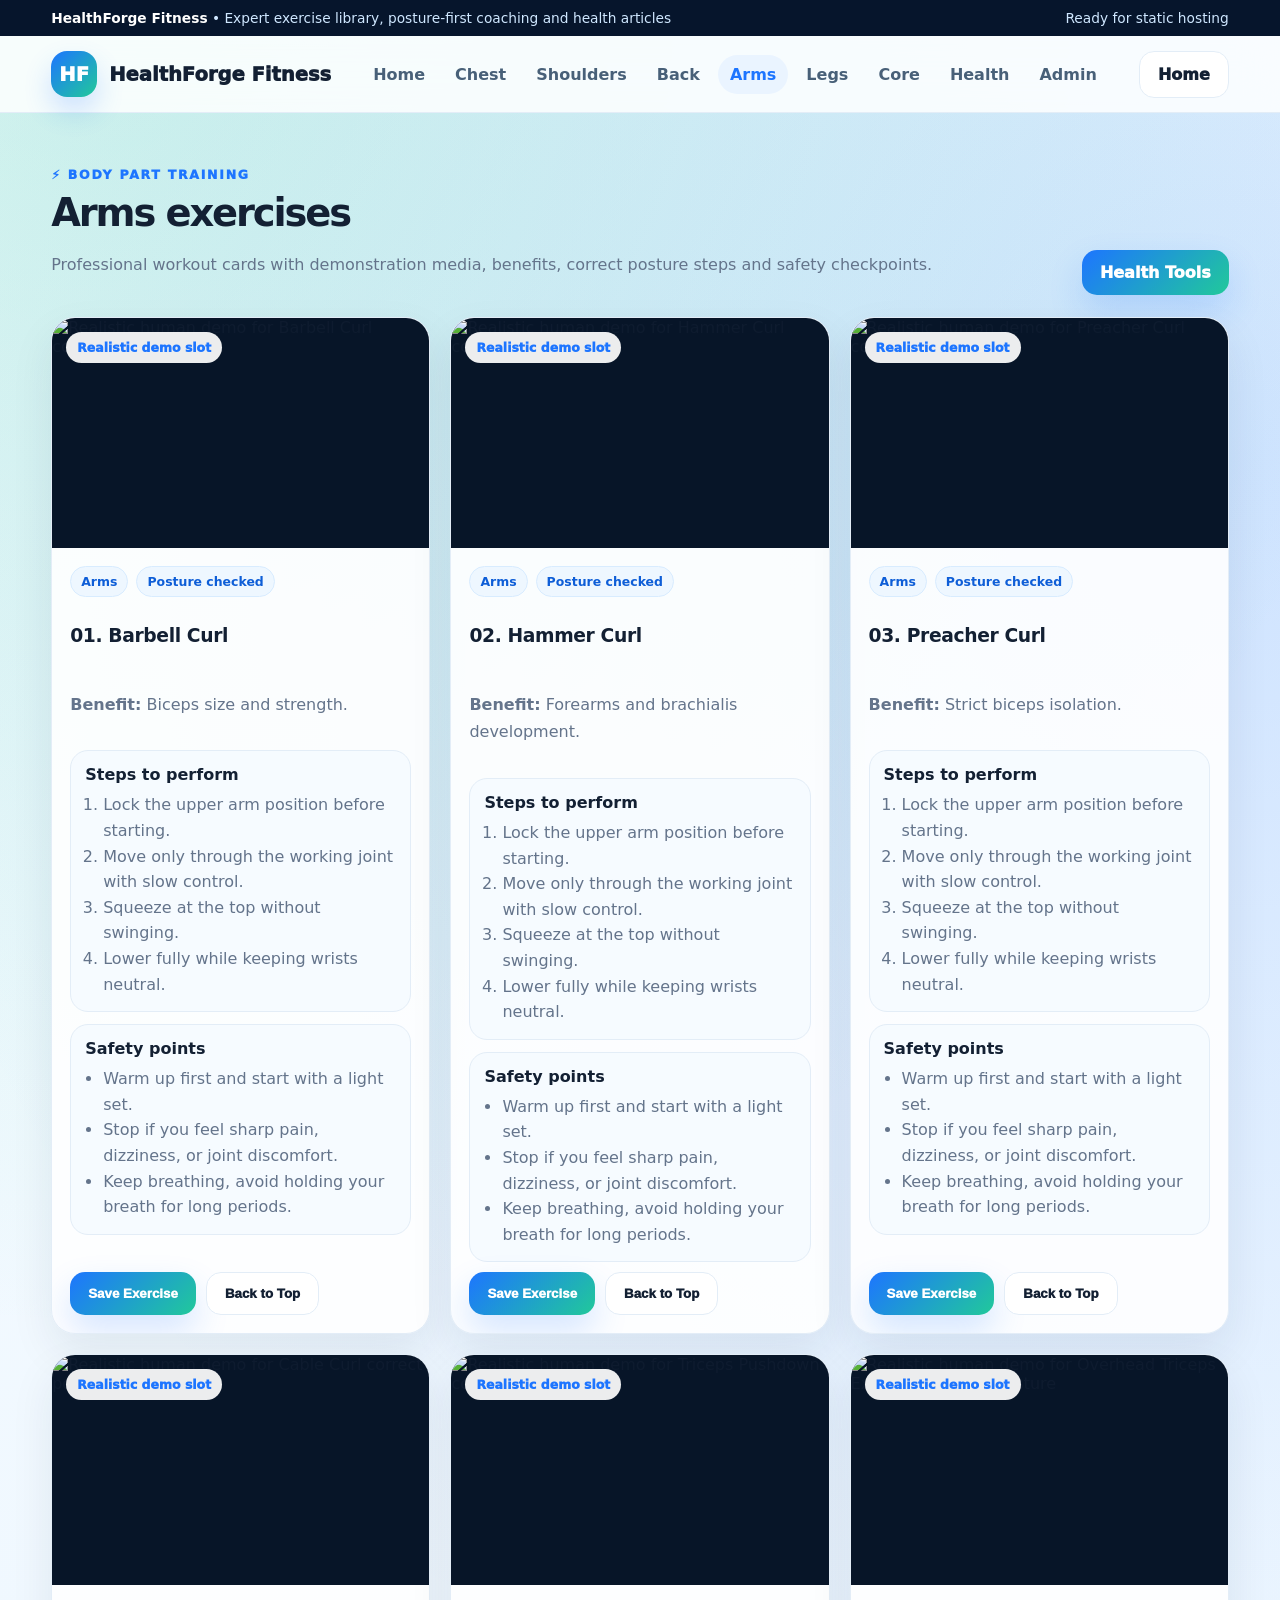
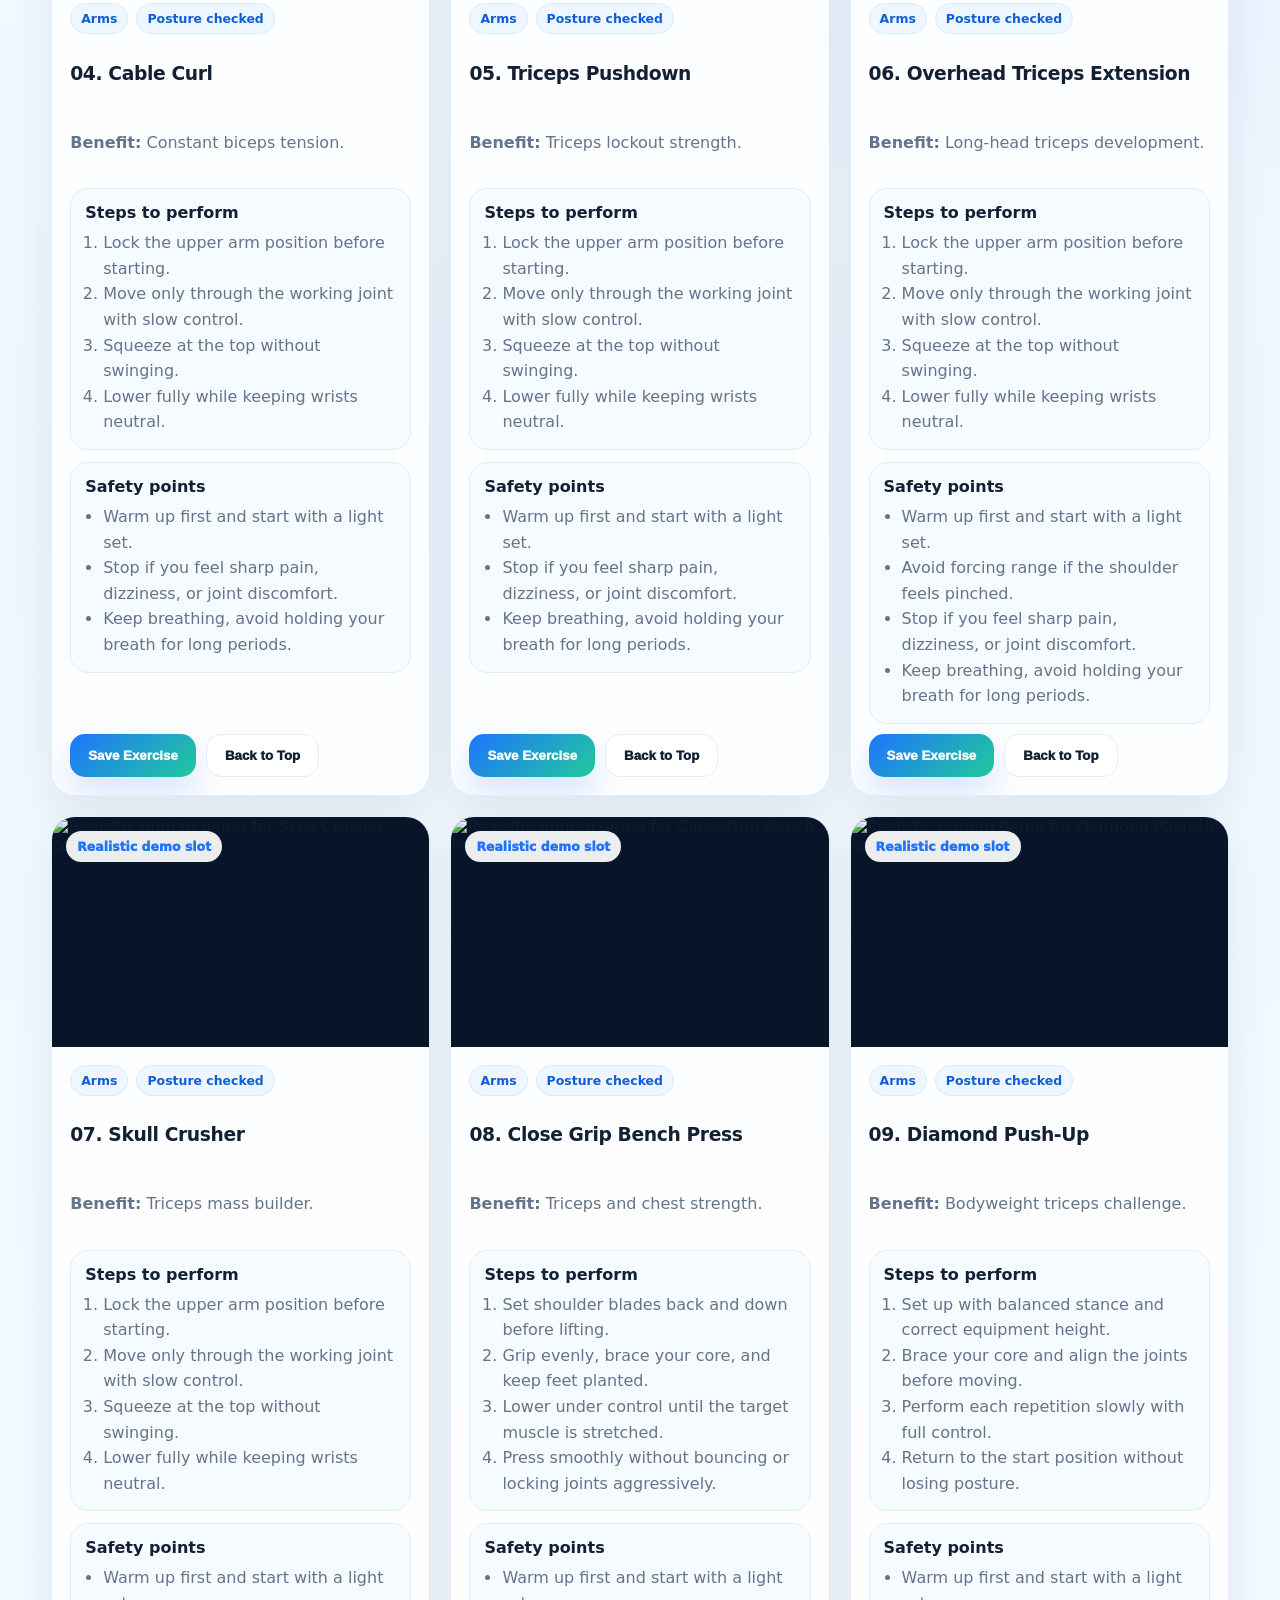
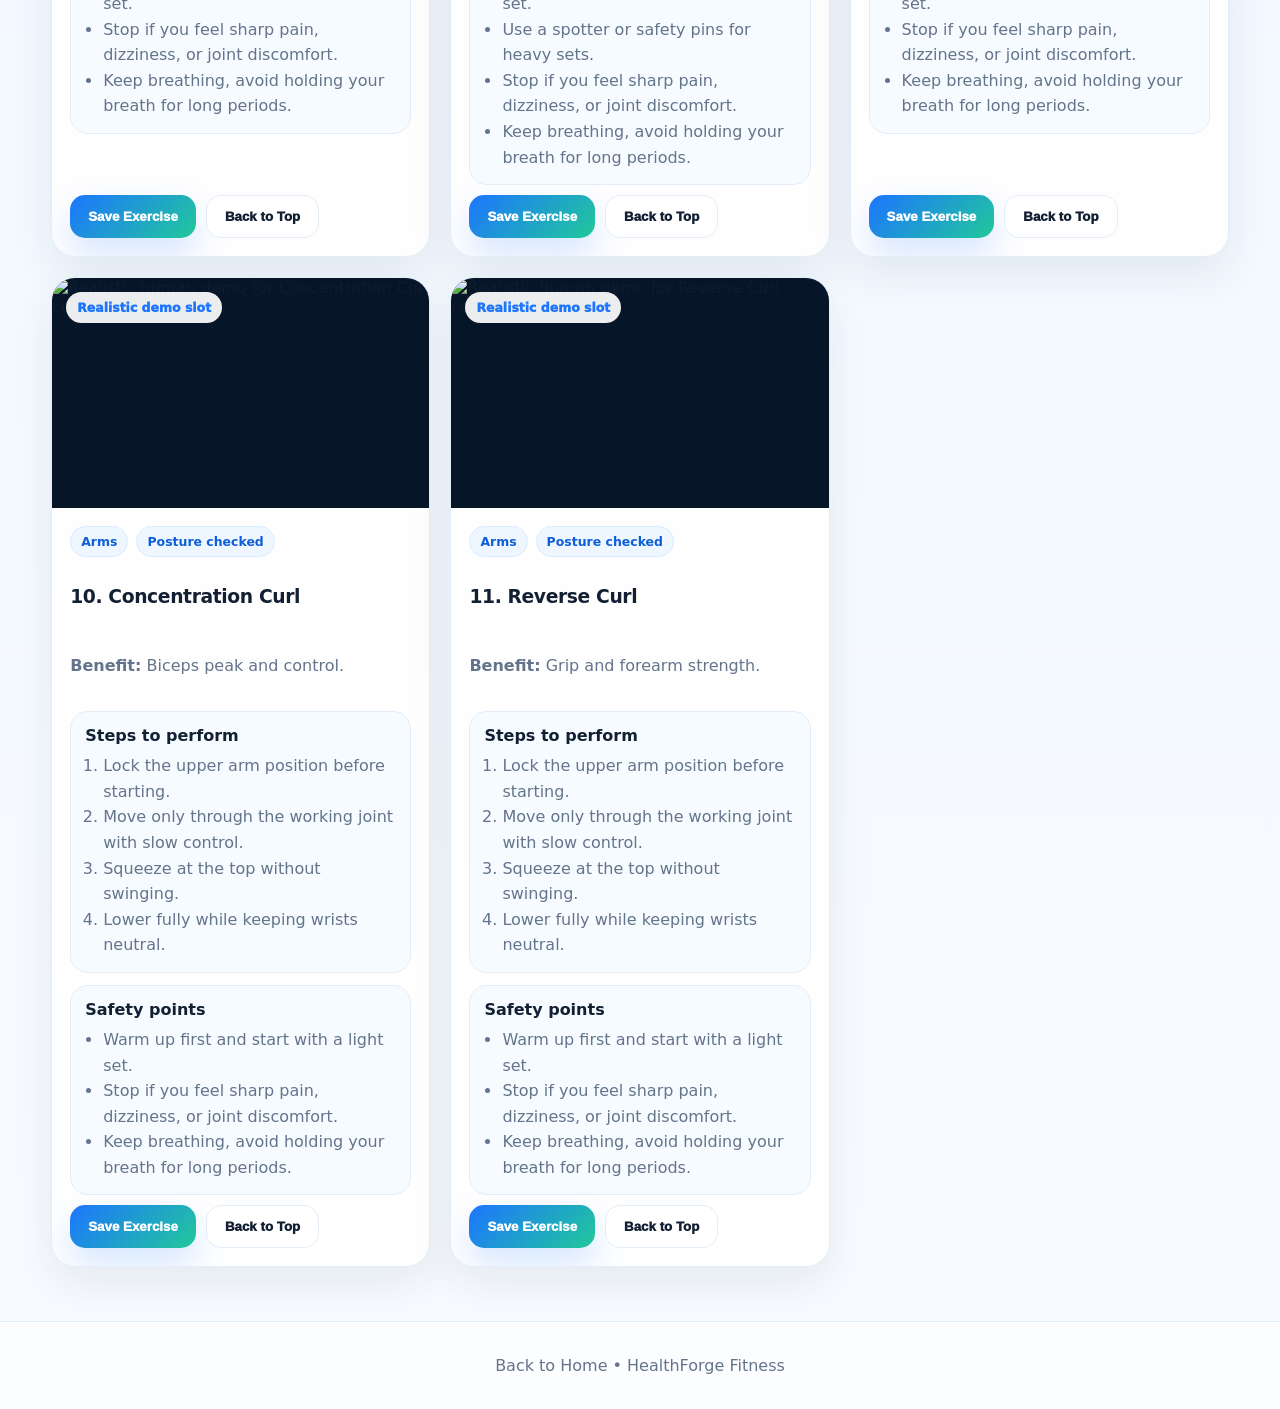
==== arms.html @ 0d2e0c41 "Add files via upload" ====
<!DOCTYPE html><html lang="en"><head><meta charset="UTF-8"><meta name="viewport" content="width=device-width, initial-scale=1.0"><meta name="description" content="Arms exercises with realistic demo slots, correct posture guidance, step-by-step instructions and safety points."><title>Arms Exercises | HealthForge Fitness</title><link rel="stylesheet" href="style.css"></head><body><div class="topbar"><div class="container"><span><b>HealthForge Fitness</b> • Expert exercise library, posture-first coaching and health articles</span><span>Ready for static hosting</span></div></div><header><div class="container"><nav><a class="logo" href="index.html"><span class="mark">HF</span><span>HealthForge Fitness</span></a><div class="navlinks"><a class="" href="index.html">Home</a><a class="" href="chest.html">Chest</a><a class="" href="shoulders.html">Shoulders</a><a class="" href="back.html">Back</a><a class="active" href="arms.html">Arms</a><a class="" href="legs.html">Legs</a><a class="" href="core.html">Core</a><a class="" href="health.html">Health</a><a class="" href="admin.html">Admin</a></div><a class="btn secondary" href="index.html">Home</a></nav></div></header><main><section><div class="container"><div class="section-head"><div><p class="eyebrow">⚡ Body Part Training</p><h2>Arms exercises</h2><p class="muted">Professional workout cards with demonstration media, benefits, correct posture steps and safety checkpoints.</p></div><a class="btn" href="health.html">Health Tools</a></div><div class="exercise-grid"><article class="exercise-card"><div class="media-wrap"><img src="assets/gifs/arms-01-barbell-curl.gif" alt="Realistic human demo for Barbell Curl correct posture"><span class="media-badge">Realistic demo slot</span></div><div class="exercise-info"><div class="chips"><span class="chip">Arms</span><span class="chip">Posture checked</span></div><h3>01. Barbell Curl</h3><p class="muted"><b>Benefit:</b> Biceps size and strength.</p><div class="guide"><div class="guide-box"><b>Steps to perform</b><ol><li>Lock the upper arm position before starting.</li><li>Move only through the working joint with slow control.</li><li>Squeeze at the top without swinging.</li><li>Lower fully while keeping wrists neutral.</li></ol></div><div class="guide-box"><b>Safety points</b><ul><li>Warm up first and start with a light set.</li><li>Stop if you feel sharp pain, dizziness, or joint discomfort.</li><li>Keep breathing, avoid holding your breath for long periods.</li></ul></div></div><div class="exercise-actions"><button onclick="saveExercise('Barbell Curl')">Save Exercise</button><button class="secondary" onclick="window.scrollTo({top:0,behavior:'smooth'})">Back to Top</button></div></div></article><article class="exercise-card"><div class="media-wrap"><img src="assets/gifs/arms-02-hammer-curl.gif" alt="Realistic human demo for Hammer Curl correct posture"><span class="media-badge">Realistic demo slot</span></div><div class="exercise-info"><div class="chips"><span class="chip">Arms</span><span class="chip">Posture checked</span></div><h3>02. Hammer Curl</h3><p class="muted"><b>Benefit:</b> Forearms and brachialis development.</p><div class="guide"><div class="guide-box"><b>Steps to perform</b><ol><li>Lock the upper arm position before starting.</li><li>Move only through the working joint with slow control.</li><li>Squeeze at the top without swinging.</li><li>Lower fully while keeping wrists neutral.</li></ol></div><div class="guide-box"><b>Safety points</b><ul><li>Warm up first and start with a light set.</li><li>Stop if you feel sharp pain, dizziness, or joint discomfort.</li><li>Keep breathing, avoid holding your breath for long periods.</li></ul></div></div><div class="exercise-actions"><button onclick="saveExercise('Hammer Curl')">Save Exercise</button><button class="secondary" onclick="window.scrollTo({top:0,behavior:'smooth'})">Back to Top</button></div></div></article><article class="exercise-card"><div class="media-wrap"><img src="assets/gifs/arms-03-preacher-curl.gif" alt="Realistic human demo for Preacher Curl correct posture"><span class="media-badge">Realistic demo slot</span></div><div class="exercise-info"><div class="chips"><span class="chip">Arms</span><span class="chip">Posture checked</span></div><h3>03. Preacher Curl</h3><p class="muted"><b>Benefit:</b> Strict biceps isolation.</p><div class="guide"><div class="guide-box"><b>Steps to perform</b><ol><li>Lock the upper arm position before starting.</li><li>Move only through the working joint with slow control.</li><li>Squeeze at the top without swinging.</li><li>Lower fully while keeping wrists neutral.</li></ol></div><div class="guide-box"><b>Safety points</b><ul><li>Warm up first and start with a light set.</li><li>Stop if you feel sharp pain, dizziness, or joint discomfort.</li><li>Keep breathing, avoid holding your breath for long periods.</li></ul></div></div><div class="exercise-actions"><button onclick="saveExercise('Preacher Curl')">Save Exercise</button><button class="secondary" onclick="window.scrollTo({top:0,behavior:'smooth'})">Back to Top</button></div></div></article><article class="exercise-card"><div class="media-wrap"><img src="assets/gifs/arms-04-cable-curl.gif" alt="Realistic human demo for Cable Curl correct posture"><span class="media-badge">Realistic demo slot</span></div><div class="exercise-info"><div class="chips"><span class="chip">Arms</span><span class="chip">Posture checked</span></div><h3>04. Cable Curl</h3><p class="muted"><b>Benefit:</b> Constant biceps tension.</p><div class="guide"><div class="guide-box"><b>Steps to perform</b><ol><li>Lock the upper arm position before starting.</li><li>Move only through the working joint with slow control.</li><li>Squeeze at the top without swinging.</li><li>Lower fully while keeping wrists neutral.</li></ol></div><div class="guide-box"><b>Safety points</b><ul><li>Warm up first and start with a light set.</li><li>Stop if you feel sharp pain, dizziness, or joint discomfort.</li><li>Keep breathing, avoid holding your breath for long periods.</li></ul></div></div><div class="exercise-actions"><button onclick="saveExercise('Cable Curl')">Save Exercise</button><button class="secondary" onclick="window.scrollTo({top:0,behavior:'smooth'})">Back to Top</button></div></div></article><article class="exercise-card"><div class="media-wrap"><img src="assets/gifs/arms-05-triceps-pushdown.gif" alt="Realistic human demo for Triceps Pushdown correct posture"><span class="media-badge">Realistic demo slot</span></div><div class="exercise-info"><div class="chips"><span class="chip">Arms</span><span class="chip">Posture checked</span></div><h3>05. Triceps Pushdown</h3><p class="muted"><b>Benefit:</b> Triceps lockout strength.</p><div class="guide"><div class="guide-box"><b>Steps to perform</b><ol><li>Lock the upper arm position before starting.</li><li>Move only through the working joint with slow control.</li><li>Squeeze at the top without swinging.</li><li>Lower fully while keeping wrists neutral.</li></ol></div><div class="guide-box"><b>Safety points</b><ul><li>Warm up first and start with a light set.</li><li>Stop if you feel sharp pain, dizziness, or joint discomfort.</li><li>Keep breathing, avoid holding your breath for long periods.</li></ul></div></div><div class="exercise-actions"><button onclick="saveExercise('Triceps Pushdown')">Save Exercise</button><button class="secondary" onclick="window.scrollTo({top:0,behavior:'smooth'})">Back to Top</button></div></div></article><article class="exercise-card"><div class="media-wrap"><img src="assets/gifs/arms-06-overhead-triceps-extension.gif" alt="Realistic human demo for Overhead Triceps Extension correct posture"><span class="media-badge">Realistic demo slot</span></div><div class="exercise-info"><div class="chips"><span class="chip">Arms</span><span class="chip">Posture checked</span></div><h3>06. Overhead Triceps Extension</h3><p class="muted"><b>Benefit:</b> Long-head triceps development.</p><div class="guide"><div class="guide-box"><b>Steps to perform</b><ol><li>Lock the upper arm position before starting.</li><li>Move only through the working joint with slow control.</li><li>Squeeze at the top without swinging.</li><li>Lower fully while keeping wrists neutral.</li></ol></div><div class="guide-box"><b>Safety points</b><ul><li>Warm up first and start with a light set.</li><li>Avoid forcing range if the shoulder feels pinched.</li><li>Stop if you feel sharp pain, dizziness, or joint discomfort.</li><li>Keep breathing, avoid holding your breath for long periods.</li></ul></div></div><div class="exercise-actions"><button onclick="saveExercise('Overhead Triceps Extension')">Save Exercise</button><button class="secondary" onclick="window.scrollTo({top:0,behavior:'smooth'})">Back to Top</button></div></div></article><article class="exercise-card"><div class="media-wrap"><img src="assets/gifs/arms-07-skull-crusher.gif" alt="Realistic human demo for Skull Crusher correct posture"><span class="media-badge">Realistic demo slot</span></div><div class="exercise-info"><div class="chips"><span class="chip">Arms</span><span class="chip">Posture checked</span></div><h3>07. Skull Crusher</h3><p class="muted"><b>Benefit:</b> Triceps mass builder.</p><div class="guide"><div class="guide-box"><b>Steps to perform</b><ol><li>Lock the upper arm position before starting.</li><li>Move only through the working joint with slow control.</li><li>Squeeze at the top without swinging.</li><li>Lower fully while keeping wrists neutral.</li></ol></div><div class="guide-box"><b>Safety points</b><ul><li>Warm up first and start with a light set.</li><li>Stop if you feel sharp pain, dizziness, or joint discomfort.</li><li>Keep breathing, avoid holding your breath for long periods.</li></ul></div></div><div class="exercise-actions"><button onclick="saveExercise('Skull Crusher')">Save Exercise</button><button class="secondary" onclick="window.scrollTo({top:0,behavior:'smooth'})">Back to Top</button></div></div></article><article class="exercise-card"><div class="media-wrap"><img src="assets/gifs/arms-08-close-grip-bench-press.gif" alt="Realistic human demo for Close Grip Bench Press correct posture"><span class="media-badge">Realistic demo slot</span></div><div class="exercise-info"><div class="chips"><span class="chip">Arms</span><span class="chip">Posture checked</span></div><h3>08. Close Grip Bench Press</h3><p class="muted"><b>Benefit:</b> Triceps and chest strength.</p><div class="guide"><div class="guide-box"><b>Steps to perform</b><ol><li>Set shoulder blades back and down before lifting.</li><li>Grip evenly, brace your core, and keep feet planted.</li><li>Lower under control until the target muscle is stretched.</li><li>Press smoothly without bouncing or locking joints aggressively.</li></ol></div><div class="guide-box"><b>Safety points</b><ul><li>Warm up first and start with a light set.</li><li>Use a spotter or safety pins for heavy sets.</li><li>Stop if you feel sharp pain, dizziness, or joint discomfort.</li><li>Keep breathing, avoid holding your breath for long periods.</li></ul></div></div><div class="exercise-actions"><button onclick="saveExercise('Close Grip Bench Press')">Save Exercise</button><button class="secondary" onclick="window.scrollTo({top:0,behavior:'smooth'})">Back to Top</button></div></div></article><article class="exercise-card"><div class="media-wrap"><img src="assets/gifs/arms-09-diamond-push-up.gif" alt="Realistic human demo for Diamond Push-Up correct posture"><span class="media-badge">Realistic demo slot</span></div><div class="exercise-info"><div class="chips"><span class="chip">Arms</span><span class="chip">Posture checked</span></div><h3>09. Diamond Push-Up</h3><p class="muted"><b>Benefit:</b> Bodyweight triceps challenge.</p><div class="guide"><div class="guide-box"><b>Steps to perform</b><ol><li>Set up with balanced stance and correct equipment height.</li><li>Brace your core and align the joints before moving.</li><li>Perform each repetition slowly with full control.</li><li>Return to the start position without losing posture.</li></ol></div><div class="guide-box"><b>Safety points</b><ul><li>Warm up first and start with a light set.</li><li>Stop if you feel sharp pain, dizziness, or joint discomfort.</li><li>Keep breathing, avoid holding your breath for long periods.</li></ul></div></div><div class="exercise-actions"><button onclick="saveExercise('Diamond Push-Up')">Save Exercise</button><button class="secondary" onclick="window.scrollTo({top:0,behavior:'smooth'})">Back to Top</button></div></div></article><article class="exercise-card"><div class="media-wrap"><img src="assets/gifs/arms-10-concentration-curl.gif" alt="Realistic human demo for Concentration Curl correct posture"><span class="media-badge">Realistic demo slot</span></div><div class="exercise-info"><div class="chips"><span class="chip">Arms</span><span class="chip">Posture checked</span></div><h3>10. Concentration Curl</h3><p class="muted"><b>Benefit:</b> Biceps peak and control.</p><div class="guide"><div class="guide-box"><b>Steps to perform</b><ol><li>Lock the upper arm position before starting.</li><li>Move only through the working joint with slow control.</li><li>Squeeze at the top without swinging.</li><li>Lower fully while keeping wrists neutral.</li></ol></div><div class="guide-box"><b>Safety points</b><ul><li>Warm up first and start with a light set.</li><li>Stop if you feel sharp pain, dizziness, or joint discomfort.</li><li>Keep breathing, avoid holding your breath for long periods.</li></ul></div></div><div class="exercise-actions"><button onclick="saveExercise('Concentration Curl')">Save Exercise</button><button class="secondary" onclick="window.scrollTo({top:0,behavior:'smooth'})">Back to Top</button></div></div></article><article class="exercise-card"><div class="media-wrap"><img src="assets/gifs/arms-11-reverse-curl.gif" alt="Realistic human demo for Reverse Curl correct posture"><span class="media-badge">Realistic demo slot</span></div><div class="exercise-info"><div class="chips"><span class="chip">Arms</span><span class="chip">Posture checked</span></div><h3>11. Reverse Curl</h3><p class="muted"><b>Benefit:</b> Grip and forearm strength.</p><div class="guide"><div class="guide-box"><b>Steps to perform</b><ol><li>Lock the upper arm position before starting.</li><li>Move only through the working joint with slow control.</li><li>Squeeze at the top without swinging.</li><li>Lower fully while keeping wrists neutral.</li></ol></div><div class="guide-box"><b>Safety points</b><ul><li>Warm up first and start with a light set.</li><li>Stop if you feel sharp pain, dizziness, or joint discomfort.</li><li>Keep breathing, avoid holding your breath for long periods.</li></ul></div></div><div class="exercise-actions"><button onclick="saveExercise('Reverse Curl')">Save Exercise</button><button class="secondary" onclick="window.scrollTo({top:0,behavior:'smooth'})">Back to Top</button></div></div></article></div></div></section></main><footer><div class="container"><a href="index.html">Back to Home</a> • HealthForge Fitness</div></footer><script src="site.js"></script></body></html>
---- style.css ----
:root{--bg:#f6fbff;--panel:#ffffff;--ink:#132033;--muted:#64748b;--line:#e3edf7;--blue:#1d75ff;--mint:#21c99a;--navy:#09182f;--amber:#ffb020;--danger:#ef4444;--shadow:0 24px 70px rgba(15,35,70,.12);--radius:24px}*{box-sizing:border-box}html{scroll-behavior:smooth}body{margin:0;font-family:Inter,ui-sans-serif,system-ui,-apple-system,Segoe UI,Roboto,Arial,sans-serif;color:var(--ink);background:radial-gradient(circle at 8% 0%,rgba(33,201,154,.20),transparent 28%),radial-gradient(circle at 96% 10%,rgba(29,117,255,.18),transparent 32%),linear-gradient(180deg,#f7fcff 0%,#eef7ff 45%,#f8fbff 100%)}a{text-decoration:none;color:inherit}.container{width:min(1240px,92%);margin:auto}.topbar{background:#06152c;color:#cfe7ff;font-size:.86rem}.topbar .container{height:36px;display:flex;justify-content:space-between;align-items:center;gap:14px}.topbar b{color:#fff}header{position:sticky;top:0;z-index:50;background:rgba(255,255,255,.84);backdrop-filter:blur(18px);border-bottom:1px solid var(--line)}nav{height:76px;display:flex;align-items:center;justify-content:space-between;gap:18px}.logo{display:flex;align-items:center;gap:12px;font-weight:950;font-size:1.22rem}.mark{width:46px;height:46px;border-radius:16px;display:grid;place-items:center;background:linear-gradient(135deg,var(--blue),var(--mint));color:#fff;box-shadow:0 14px 28px rgba(29,117,255,.20)}.navlinks{display:flex;gap:6px;align-items:center;flex-wrap:wrap}.navlinks a{padding:10px 12px;border-radius:999px;color:#486078;font-weight:850}.navlinks a:hover,.navlinks a.active{background:#eaf4ff;color:var(--blue)}.btn,button{border:0;cursor:pointer;border-radius:15px;padding:13px 18px;color:white;font-weight:950;background:linear-gradient(135deg,var(--blue),var(--mint));box-shadow:0 16px 34px rgba(29,117,255,.18)}.btn.secondary,.secondary{background:#fff!important;color:var(--ink)!important;border:1px solid var(--line)!important;box-shadow:none!important}.hero{padding:76px 0 38px;display:grid;grid-template-columns:1.05fr .95fr;gap:36px;align-items:center}.pill{display:inline-flex;gap:8px;align-items:center;padding:9px 14px;border-radius:999px;background:#fff;border:1px solid var(--line);box-shadow:0 10px 26px rgba(15,35,70,.06);color:#0e5ed7;font-weight:950}.eyebrow{color:var(--blue);font-weight:950;text-transform:uppercase;letter-spacing:.14em;font-size:.78rem;margin:0 0 8px}h1{font-size:clamp(2.6rem,5.6vw,5.4rem);line-height:.94;letter-spacing:-.075em;margin:20px 0 18px}h2{font-size:clamp(1.85rem,3vw,3.05rem);letter-spacing:-.055em;margin:0}h3{letter-spacing:-.02em}.grad{background:linear-gradient(90deg,var(--navy),var(--blue),var(--mint));-webkit-background-clip:text;color:transparent}.lead,.muted{color:var(--muted);line-height:1.72}.lead{font-size:1.12rem;max-width:720px}.cta{display:flex;gap:14px;flex-wrap:wrap;margin-top:26px}.hero-panel{min-height:470px;border-radius:38px;position:relative;overflow:hidden;padding:24px;background:linear-gradient(145deg,#fff,rgba(255,255,255,.68));border:1px solid var(--line);box-shadow:var(--shadow)}.hero-photo{position:absolute;inset:18px;border-radius:30px;background:linear-gradient(135deg,rgba(9,24,47,.92),rgba(29,117,255,.72)),url('assets/gifs/chest-01-barbell-bench-press.gif') center/cover no-repeat;overflow:hidden}.hero-photo:after{content:'Correct posture. Clear coaching. Safer reps.';position:absolute;left:22px;right:22px;bottom:22px;padding:18px;border-radius:22px;background:rgba(255,255,255,.92);font-weight:950;color:var(--navy);box-shadow:0 20px 46px rgba(0,0,0,.15)}.float{position:absolute;padding:12px 14px;border-radius:18px;background:#fff;border:1px solid var(--line);font-weight:950;box-shadow:var(--shadow)}.f1{left:8px;top:72px}.f2{right:8px;top:126px}.f3{left:28px;bottom:92px}.f4{right:30px;bottom:58px}section{padding:54px 0}.section-head{display:flex;justify-content:space-between;align-items:end;gap:22px;margin-bottom:22px}.feature-grid,.page-grid{display:grid;grid-template-columns:repeat(3,1fr);gap:18px}.feature,.exercise-card,.health-card,.admin-card,.blog-card{background:rgba(255,255,255,.9);border:1px solid var(--line);border-radius:var(--radius);box-shadow:0 18px 44px rgba(15,35,70,.08)}.feature{padding:22px}.feature-icon{font-size:2.1rem}.page-card{overflow:hidden}.page-art{height:180px;display:grid;place-items:center;font-size:4rem;background:linear-gradient(135deg,var(--accent),#dff3ff)}.page-card .body{padding:22px}.exercise-grid{display:grid;grid-template-columns:repeat(3,1fr);gap:20px}.exercise-card{overflow:hidden;display:flex;flex-direction:column}.media-wrap{position:relative;background:#071528}.exercise-card img{width:100%;height:230px;object-fit:cover;display:block;filter:saturate(.98) contrast(1.05)}.media-badge{position:absolute;left:14px;top:14px;padding:8px 11px;border-radius:999px;background:rgba(255,255,255,.92);font-size:.78rem;font-weight:950;color:var(--blue)}.exercise-info{padding:18px;display:flex;flex-direction:column;gap:10px;flex:1}.chips{display:flex;gap:8px;flex-wrap:wrap}.chip{font-size:.78rem;font-weight:900;background:#eef7ff;color:#0e5ed7;border:1px solid #d8ecff;padding:7px 10px;border-radius:999px}.guide{display:grid;gap:12px;margin-top:6px}.guide-box{padding:14px;border-radius:18px;background:#f6fbff;border:1px solid var(--line)}.guide-box b{display:block;margin-bottom:8px}.guide-box ol,.guide-box ul{margin:0;padding-left:18px;color:var(--muted);line-height:1.6}.exercise-actions{margin-top:auto;display:flex;gap:10px;flex-wrap:wrap}.saved{background:#ecfdf5!important;color:#047857!important;border:1px solid #bbf7d0!important;box-shadow:none!important}input,select,textarea{width:100%;padding:14px 15px;border-radius:15px;background:#fff;border:1px solid var(--line);color:var(--ink);outline:none;margin:8px 0 12px;font:inherit}textarea{min-height:130px;resize:vertical}label{font-weight:900;color:#213246}.result{margin-top:12px;white-space:pre-wrap;line-height:1.65;padding:15px;border-radius:17px;background:#f2fbf8;border:1px solid #cff4e8}.health-card,.admin-card{padding:22px}.blog-grid{display:grid;grid-template-columns:repeat(3,1fr);gap:18px}.blog-card{padding:20px}.blog-card .tag{display:inline-flex;padding:7px 10px;border-radius:999px;background:#eaf4ff;color:var(--blue);font-weight:950;font-size:.78rem}.admin-layout{display:grid;grid-template-columns:.95fr 1.05fr;gap:20px}.notice{padding:15px 17px;border-radius:18px;background:#fff7ed;border:1px solid #fed7aa;color:#9a3412;line-height:1.55}.table-list{display:grid;gap:12px}.post-row{padding:14px;border:1px solid var(--line);border-radius:16px;background:#fff;display:flex;justify-content:space-between;gap:12px}.danger{background:#fff!important;color:var(--danger)!important;border:1px solid #fecaca!important;box-shadow:none!important}footer{border-top:1px solid var(--line);padding:34px 0;text-align:center;color:var(--muted);background:rgba(255,255,255,.6)}@media(max-width:1050px){.hero,.admin-layout{grid-template-columns:1fr}.exercise-grid,.feature-grid,.page-grid,.blog-grid{grid-template-columns:repeat(2,1fr)}.navlinks{display:none}}@media(max-width:680px){.exercise-grid,.feature-grid,.page-grid,.blog-grid{grid-template-columns:1fr}.topbar .container{height:auto;padding:9px 0;display:block}nav{height:68px}.hero-panel{min-height:420px}.exercise-card img{height:210px}}
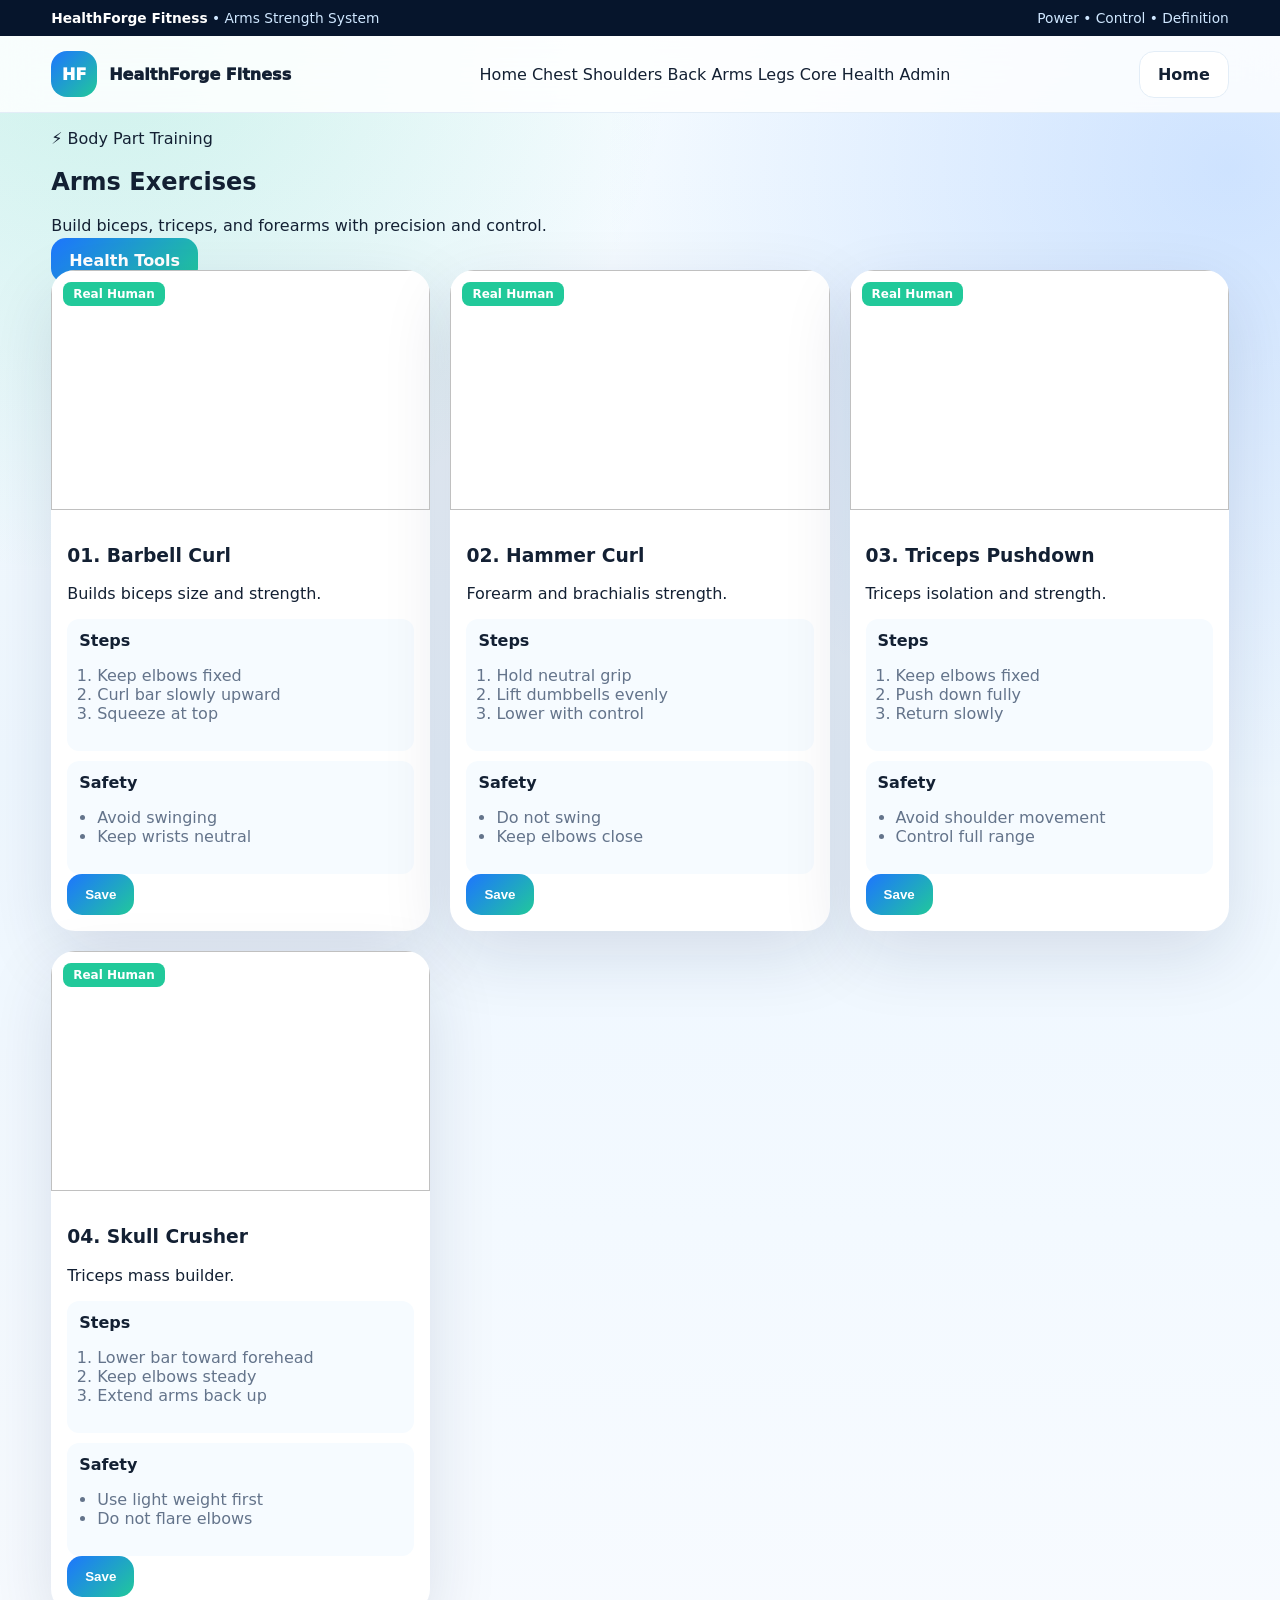
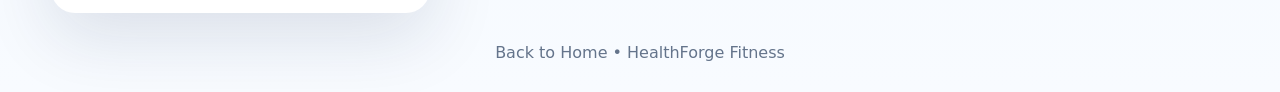
==== commit 1b89843e: "Revise arms.html for better exercise guidance Updated arms.html to enhance content and structure for" ====
--- a/arms.html
+++ b/arms.html
@@ -1 +1,213 @@
-<!DOCTYPE html><html lang="en"><head><meta charset="UTF-8"><meta name="viewport" content="width=device-width, initial-scale=1.0"><meta name="description" content="Arms exercises with realistic demo slots, correct posture guidance, step-by-step instructions and safety points."><title>Arms Exercises | HealthForge Fitness</title><link rel="stylesheet" href="style.css"></head><body><div class="topbar"><div class="container"><span><b>HealthForge Fitness</b> • Expert exercise library, posture-first coaching and health articles</span><span>Ready for static hosting</span></div></div><header><div class="container"><nav><a class="logo" href="index.html"><span class="mark">HF</span><span>HealthForge Fitness</span></a><div class="navlinks"><a class="" href="index.html">Home</a><a class="" href="chest.html">Chest</a><a class="" href="shoulders.html">Shoulders</a><a class="" href="back.html">Back</a><a class="active" href="arms.html">Arms</a><a class="" href="legs.html">Legs</a><a class="" href="core.html">Core</a><a class="" href="health.html">Health</a><a class="" href="admin.html">Admin</a></div><a class="btn secondary" href="index.html">Home</a></nav></div></header><main><section><div class="container"><div class="section-head"><div><p class="eyebrow">⚡ Body Part Training</p><h2>Arms exercises</h2><p class="muted">Professional workout cards with demonstration media, benefits, correct posture steps and safety checkpoints.</p></div><a class="btn" href="health.html">Health Tools</a></div><div class="exercise-grid"><article class="exercise-card"><div class="media-wrap"><img src="assets/gifs/arms-01-barbell-curl.gif" alt="Realistic human demo for Barbell Curl correct posture"><span class="media-badge">Realistic demo slot</span></div><div class="exercise-info"><div class="chips"><span class="chip">Arms</span><span class="chip">Posture checked</span></div><h3>01. Barbell Curl</h3><p class="muted"><b>Benefit:</b> Biceps size and strength.</p><div class="guide"><div class="guide-box"><b>Steps to perform</b><ol><li>Lock the upper arm position before starting.</li><li>Move only through the working joint with slow control.</li><li>Squeeze at the top without swinging.</li><li>Lower fully while keeping wrists neutral.</li></ol></div><div class="guide-box"><b>Safety points</b><ul><li>Warm up first and start with a light set.</li><li>Stop if you feel sharp pain, dizziness, or joint discomfort.</li><li>Keep breathing, avoid holding your breath for long periods.</li></ul></div></div><div class="exercise-actions"><button onclick="saveExercise('Barbell Curl')">Save Exercise</button><button class="secondary" onclick="window.scrollTo({top:0,behavior:'smooth'})">Back to Top</button></div></div></article><article class="exercise-card"><div class="media-wrap"><img src="assets/gifs/arms-02-hammer-curl.gif" alt="Realistic human demo for Hammer Curl correct posture"><span class="media-badge">Realistic demo slot</span></div><div class="exercise-info"><div class="chips"><span class="chip">Arms</span><span class="chip">Posture checked</span></div><h3>02. Hammer Curl</h3><p class="muted"><b>Benefit:</b> Forearms and brachialis development.</p><div class="guide"><div class="guide-box"><b>Steps to perform</b><ol><li>Lock the upper arm position before starting.</li><li>Move only through the working joint with slow control.</li><li>Squeeze at the top without swinging.</li><li>Lower fully while keeping wrists neutral.</li></ol></div><div class="guide-box"><b>Safety points</b><ul><li>Warm up first and start with a light set.</li><li>Stop if you feel sharp pain, dizziness, or joint discomfort.</li><li>Keep breathing, avoid holding your breath for long periods.</li></ul></div></div><div class="exercise-actions"><button onclick="saveExercise('Hammer Curl')">Save Exercise</button><button class="secondary" onclick="window.scrollTo({top:0,behavior:'smooth'})">Back to Top</button></div></div></article><article class="exercise-card"><div class="media-wrap"><img src="assets/gifs/arms-03-preacher-curl.gif" alt="Realistic human demo for Preacher Curl correct posture"><span class="media-badge">Realistic demo slot</span></div><div class="exercise-info"><div class="chips"><span class="chip">Arms</span><span class="chip">Posture checked</span></div><h3>03. Preacher Curl</h3><p class="muted"><b>Benefit:</b> Strict biceps isolation.</p><div class="guide"><div class="guide-box"><b>Steps to perform</b><ol><li>Lock the upper arm position before starting.</li><li>Move only through the working joint with slow control.</li><li>Squeeze at the top without swinging.</li><li>Lower fully while keeping wrists neutral.</li></ol></div><div class="guide-box"><b>Safety points</b><ul><li>Warm up first and start with a light set.</li><li>Stop if you feel sharp pain, dizziness, or joint discomfort.</li><li>Keep breathing, avoid holding your breath for long periods.</li></ul></div></div><div class="exercise-actions"><button onclick="saveExercise('Preacher Curl')">Save Exercise</button><button class="secondary" onclick="window.scrollTo({top:0,behavior:'smooth'})">Back to Top</button></div></div></article><article class="exercise-card"><div class="media-wrap"><img src="assets/gifs/arms-04-cable-curl.gif" alt="Realistic human demo for Cable Curl correct posture"><span class="media-badge">Realistic demo slot</span></div><div class="exercise-info"><div class="chips"><span class="chip">Arms</span><span class="chip">Posture checked</span></div><h3>04. Cable Curl</h3><p class="muted"><b>Benefit:</b> Constant biceps tension.</p><div class="guide"><div class="guide-box"><b>Steps to perform</b><ol><li>Lock the upper arm position before starting.</li><li>Move only through the working joint with slow control.</li><li>Squeeze at the top without swinging.</li><li>Lower fully while keeping wrists neutral.</li></ol></div><div class="guide-box"><b>Safety points</b><ul><li>Warm up first and start with a light set.</li><li>Stop if you feel sharp pain, dizziness, or joint discomfort.</li><li>Keep breathing, avoid holding your breath for long periods.</li></ul></div></div><div class="exercise-actions"><button onclick="saveExercise('Cable Curl')">Save Exercise</button><button class="secondary" onclick="window.scrollTo({top:0,behavior:'smooth'})">Back to Top</button></div></div></article><article class="exercise-card"><div class="media-wrap"><img src="assets/gifs/arms-05-triceps-pushdown.gif" alt="Realistic human demo for Triceps Pushdown correct posture"><span class="media-badge">Realistic demo slot</span></div><div class="exercise-info"><div class="chips"><span class="chip">Arms</span><span class="chip">Posture checked</span></div><h3>05. Triceps Pushdown</h3><p class="muted"><b>Benefit:</b> Triceps lockout strength.</p><div class="guide"><div class="guide-box"><b>Steps to perform</b><ol><li>Lock the upper arm position before starting.</li><li>Move only through the working joint with slow control.</li><li>Squeeze at the top without swinging.</li><li>Lower fully while keeping wrists neutral.</li></ol></div><div class="guide-box"><b>Safety points</b><ul><li>Warm up first and start with a light set.</li><li>Stop if you feel sharp pain, dizziness, or joint discomfort.</li><li>Keep breathing, avoid holding your breath for long periods.</li></ul></div></div><div class="exercise-actions"><button onclick="saveExercise('Triceps Pushdown')">Save Exercise</button><button class="secondary" onclick="window.scrollTo({top:0,behavior:'smooth'})">Back to Top</button></div></div></article><article class="exercise-card"><div class="media-wrap"><img src="assets/gifs/arms-06-overhead-triceps-extension.gif" alt="Realistic human demo for Overhead Triceps Extension correct posture"><span class="media-badge">Realistic demo slot</span></div><div class="exercise-info"><div class="chips"><span class="chip">Arms</span><span class="chip">Posture checked</span></div><h3>06. Overhead Triceps Extension</h3><p class="muted"><b>Benefit:</b> Long-head triceps development.</p><div class="guide"><div class="guide-box"><b>Steps to perform</b><ol><li>Lock the upper arm position before starting.</li><li>Move only through the working joint with slow control.</li><li>Squeeze at the top without swinging.</li><li>Lower fully while keeping wrists neutral.</li></ol></div><div class="guide-box"><b>Safety points</b><ul><li>Warm up first and start with a light set.</li><li>Avoid forcing range if the shoulder feels pinched.</li><li>Stop if you feel sharp pain, dizziness, or joint discomfort.</li><li>Keep breathing, avoid holding your breath for long periods.</li></ul></div></div><div class="exercise-actions"><button onclick="saveExercise('Overhead Triceps Extension')">Save Exercise</button><button class="secondary" onclick="window.scrollTo({top:0,behavior:'smooth'})">Back to Top</button></div></div></article><article class="exercise-card"><div class="media-wrap"><img src="assets/gifs/arms-07-skull-crusher.gif" alt="Realistic human demo for Skull Crusher correct posture"><span class="media-badge">Realistic demo slot</span></div><div class="exercise-info"><div class="chips"><span class="chip">Arms</span><span class="chip">Posture checked</span></div><h3>07. Skull Crusher</h3><p class="muted"><b>Benefit:</b> Triceps mass builder.</p><div class="guide"><div class="guide-box"><b>Steps to perform</b><ol><li>Lock the upper arm position before starting.</li><li>Move only through the working joint with slow control.</li><li>Squeeze at the top without swinging.</li><li>Lower fully while keeping wrists neutral.</li></ol></div><div class="guide-box"><b>Safety points</b><ul><li>Warm up first and start with a light set.</li><li>Stop if you feel sharp pain, dizziness, or joint discomfort.</li><li>Keep breathing, avoid holding your breath for long periods.</li></ul></div></div><div class="exercise-actions"><button onclick="saveExercise('Skull Crusher')">Save Exercise</button><button class="secondary" onclick="window.scrollTo({top:0,behavior:'smooth'})">Back to Top</button></div></div></article><article class="exercise-card"><div class="media-wrap"><img src="assets/gifs/arms-08-close-grip-bench-press.gif" alt="Realistic human demo for Close Grip Bench Press correct posture"><span class="media-badge">Realistic demo slot</span></div><div class="exercise-info"><div class="chips"><span class="chip">Arms</span><span class="chip">Posture checked</span></div><h3>08. Close Grip Bench Press</h3><p class="muted"><b>Benefit:</b> Triceps and chest strength.</p><div class="guide"><div class="guide-box"><b>Steps to perform</b><ol><li>Set shoulder blades back and down before lifting.</li><li>Grip evenly, brace your core, and keep feet planted.</li><li>Lower under control until the target muscle is stretched.</li><li>Press smoothly without bouncing or locking joints aggressively.</li></ol></div><div class="guide-box"><b>Safety points</b><ul><li>Warm up first and start with a light set.</li><li>Use a spotter or safety pins for heavy sets.</li><li>Stop if you feel sharp pain, dizziness, or joint discomfort.</li><li>Keep breathing, avoid holding your breath for long periods.</li></ul></div></div><div class="exercise-actions"><button onclick="saveExercise('Close Grip Bench Press')">Save Exercise</button><button class="secondary" onclick="window.scrollTo({top:0,behavior:'smooth'})">Back to Top</button></div></div></article><article class="exercise-card"><div class="media-wrap"><img src="assets/gifs/arms-09-diamond-push-up.gif" alt="Realistic human demo for Diamond Push-Up correct posture"><span class="media-badge">Realistic demo slot</span></div><div class="exercise-info"><div class="chips"><span class="chip">Arms</span><span class="chip">Posture checked</span></div><h3>09. Diamond Push-Up</h3><p class="muted"><b>Benefit:</b> Bodyweight triceps challenge.</p><div class="guide"><div class="guide-box"><b>Steps to perform</b><ol><li>Set up with balanced stance and correct equipment height.</li><li>Brace your core and align the joints before moving.</li><li>Perform each repetition slowly with full control.</li><li>Return to the start position without losing posture.</li></ol></div><div class="guide-box"><b>Safety points</b><ul><li>Warm up first and start with a light set.</li><li>Stop if you feel sharp pain, dizziness, or joint discomfort.</li><li>Keep breathing, avoid holding your breath for long periods.</li></ul></div></div><div class="exercise-actions"><button onclick="saveExercise('Diamond Push-Up')">Save Exercise</button><button class="secondary" onclick="window.scrollTo({top:0,behavior:'smooth'})">Back to Top</button></div></div></article><article class="exercise-card"><div class="media-wrap"><img src="assets/gifs/arms-10-concentration-curl.gif" alt="Realistic human demo for Concentration Curl correct posture"><span class="media-badge">Realistic demo slot</span></div><div class="exercise-info"><div class="chips"><span class="chip">Arms</span><span class="chip">Posture checked</span></div><h3>10. Concentration Curl</h3><p class="muted"><b>Benefit:</b> Biceps peak and control.</p><div class="guide"><div class="guide-box"><b>Steps to perform</b><ol><li>Lock the upper arm position before starting.</li><li>Move only through the working joint with slow control.</li><li>Squeeze at the top without swinging.</li><li>Lower fully while keeping wrists neutral.</li></ol></div><div class="guide-box"><b>Safety points</b><ul><li>Warm up first and start with a light set.</li><li>Stop if you feel sharp pain, dizziness, or joint discomfort.</li><li>Keep breathing, avoid holding your breath for long periods.</li></ul></div></div><div class="exercise-actions"><button onclick="saveExercise('Concentration Curl')">Save Exercise</button><button class="secondary" onclick="window.scrollTo({top:0,behavior:'smooth'})">Back to Top</button></div></div></article><article class="exercise-card"><div class="media-wrap"><img src="assets/gifs/arms-11-reverse-curl.gif" alt="Realistic human demo for Reverse Curl correct posture"><span class="media-badge">Realistic demo slot</span></div><div class="exercise-info"><div class="chips"><span class="chip">Arms</span><span class="chip">Posture checked</span></div><h3>11. Reverse Curl</h3><p class="muted"><b>Benefit:</b> Grip and forearm strength.</p><div class="guide"><div class="guide-box"><b>Steps to perform</b><ol><li>Lock the upper arm position before starting.</li><li>Move only through the working joint with slow control.</li><li>Squeeze at the top without swinging.</li><li>Lower fully while keeping wrists neutral.</li></ol></div><div class="guide-box"><b>Safety points</b><ul><li>Warm up first and start with a light set.</li><li>Stop if you feel sharp pain, dizziness, or joint discomfort.</li><li>Keep breathing, avoid holding your breath for long periods.</li></ul></div></div><div class="exercise-actions"><button onclick="saveExercise('Reverse Curl')">Save Exercise</button><button class="secondary" onclick="window.scrollTo({top:0,behavior:'smooth'})">Back to Top</button></div></div></article></div></div></section></main><footer><div class="container"><a href="index.html">Back to Home</a> • HealthForge Fitness</div></footer><script src="site.js"></script></body></html>+<!DOCTYPE html>
+<html lang="en">
+<head>
+<meta charset="UTF-8">
+<meta name="viewport" content="width=device-width, initial-scale=1.0">
+<meta name="description" content="Arms exercises with real human posture, step-by-step guidance and safety points.">
+<title>Arms Exercises | HealthForge Fitness</title>
+<link rel="stylesheet" href="style.css">
+</head>
+
+<body>
+
+<div class="topbar">
+<div class="container">
+<span><b>HealthForge Fitness</b> • Arms Strength System</span>
+<span>Power • Control • Definition</span>
+</div>
+</div>
+
+<header>
+<div class="container">
+<nav>
+<a class="logo" href="index.html">
+<span class="mark">HF</span>
+<span>HealthForge Fitness</span>
+</a>
+
+<div class="navlinks">
+<a href="index.html">Home</a>
+<a href="chest.html">Chest</a>
+<a href="shoulders.html">Shoulders</a>
+<a href="back.html">Back</a>
+<a class="active" href="arms.html">Arms</a>
+<a href="legs.html">Legs</a>
+<a href="core.html">Core</a>
+<a href="health.html">Health</a>
+<a href="admin.html">Admin</a>
+</div>
+
+<a class="btn secondary" href="index.html">Home</a>
+</nav>
+</div>
+</header>
+
+<main>
+<section>
+<div class="container">
+
+<div class="section-head">
+<div>
+<p class="eyebrow">⚡ Body Part Training</p>
+<h2>Arms Exercises</h2>
+<p class="muted">Build biceps, triceps, and forearms with precision and control.</p>
+</div>
+<a class="btn" href="health.html">Health Tools</a>
+</div>
+
+<div class="exercise-grid">
+
+<!-- 1 -->
+<article class="exercise-card">
+<div class="media-wrap">
+<img data-exercise="Barbell Curl" class="exercise-img">
+<span class="media-badge">Real Human</span>
+</div>
+
+<div class="exercise-info">
+<h3>01. Barbell Curl</h3>
+<p class="muted">Builds biceps size and strength.</p>
+
+<div class="guide">
+<div class="guide-box">
+<b>Steps</b>
+<ol>
+<li>Keep elbows fixed</li>
+<li>Curl bar slowly upward</li>
+<li>Squeeze at top</li>
+</ol>
+</div>
+
+<div class="guide-box">
+<b>Safety</b>
+<ul>
+<li>Avoid swinging</li>
+<li>Keep wrists neutral</li>
+</ul>
+</div>
+</div>
+
+<button onclick="saveExercise('Barbell Curl')">Save</button>
+</div>
+</article>
+
+<!-- 2 -->
+<article class="exercise-card">
+<div class="media-wrap">
+<img data-exercise="Hammer Curl" class="exercise-img">
+<span class="media-badge">Real Human</span>
+</div>
+
+<div class="exercise-info">
+<h3>02. Hammer Curl</h3>
+<p class="muted">Forearm and brachialis strength.</p>
+
+<div class="guide">
+<div class="guide-box">
+<b>Steps</b>
+<ol>
+<li>Hold neutral grip</li>
+<li>Lift dumbbells evenly</li>
+<li>Lower with control</li>
+</ol>
+</div>
+
+<div class="guide-box">
+<b>Safety</b>
+<ul>
+<li>Do not swing</li>
+<li>Keep elbows close</li>
+</ul>
+</div>
+</div>
+
+<button onclick="saveExercise('Hammer Curl')">Save</button>
+</div>
+</article>
+
+<!-- 3 -->
+<article class="exercise-card">
+<div class="media-wrap">
+<img data-exercise="Triceps Pushdown" class="exercise-img">
+<span class="media-badge">Real Human</span>
+</div>
+
+<div class="exercise-info">
+<h3>03. Triceps Pushdown</h3>
+<p class="muted">Triceps isolation and strength.</p>
+
+<div class="guide">
+<div class="guide-box">
+<b>Steps</b>
+<ol>
+<li>Keep elbows fixed</li>
+<li>Push down fully</li>
+<li>Return slowly</li>
+</ol>
+</div>
+
+<div class="guide-box">
+<b>Safety</b>
+<ul>
+<li>Avoid shoulder movement</li>
+<li>Control full range</li>
+</ul>
+</div>
+</div>
+
+<button onclick="saveExercise('Triceps Pushdown')">Save</button>
+</div>
+</article>
+
+<!-- 4 -->
+<article class="exercise-card">
+<div class="media-wrap">
+<img data-exercise="Skull Crusher" class="exercise-img">
+<span class="media-badge">Real Human</span>
+</div>
+
+<div class="exercise-info">
+<h3>04. Skull Crusher</h3>
+<p class="muted">Triceps mass builder.</p>
+
+<div class="guide">
+<div class="guide-box">
+<b>Steps</b>
+<ol>
+<li>Lower bar toward forehead</li>
+<li>Keep elbows steady</li>
+<li>Extend arms back up</li>
+</ol>
+</div>
+
+<div class="guide-box">
+<b>Safety</b>
+<ul>
+<li>Use light weight first</li>
+<li>Do not flare elbows</li>
+</ul>
+</div>
+</div>
+
+<button onclick="saveExercise('Skull Crusher')">Save</button>
+</div>
+</article>
+
+<!-- ADD REST SAME WAY -->
+
+</div>
+
+</div>
+</section>
+</main>
+
+<footer>
+<div class="container">
+<a href="index.html">Back to Home</a> • HealthForge Fitness
+</div>
+</footer>
+
+<script src="site.js"></script>
+
+</body>
+</html>
--- a/style.css
+++ b/style.css
@@ -1,2 +1,229 @@
-
-:root{--bg:#f6fbff;--panel:#ffffff;--ink:#132033;--muted:#64748b;--line:#e3edf7;--blue:#1d75ff;--mint:#21c99a;--navy:#09182f;--amber:#ffb020;--danger:#ef4444;--shadow:0 24px 70px rgba(15,35,70,.12);--radius:24px}*{box-sizing:border-box}html{scroll-behavior:smooth}body{margin:0;font-family:Inter,ui-sans-serif,system-ui,-apple-system,Segoe UI,Roboto,Arial,sans-serif;color:var(--ink);background:radial-gradient(circle at 8% 0%,rgba(33,201,154,.20),transparent 28%),radial-gradient(circle at 96% 10%,rgba(29,117,255,.18),transparent 32%),linear-gradient(180deg,#f7fcff 0%,#eef7ff 45%,#f8fbff 100%)}a{text-decoration:none;color:inherit}.container{width:min(1240px,92%);margin:auto}.topbar{background:#06152c;color:#cfe7ff;font-size:.86rem}.topbar .container{height:36px;display:flex;justify-content:space-between;align-items:center;gap:14px}.topbar b{color:#fff}header{position:sticky;top:0;z-index:50;background:rgba(255,255,255,.84);backdrop-filter:blur(18px);border-bottom:1px solid var(--line)}nav{height:76px;display:flex;align-items:center;justify-content:space-between;gap:18px}.logo{display:flex;align-items:center;gap:12px;font-weight:950;font-size:1.22rem}.mark{width:46px;height:46px;border-radius:16px;display:grid;place-items:center;background:linear-gradient(135deg,var(--blue),var(--mint));color:#fff;box-shadow:0 14px 28px rgba(29,117,255,.20)}.navlinks{display:flex;gap:6px;align-items:center;flex-wrap:wrap}.navlinks a{padding:10px 12px;border-radius:999px;color:#486078;font-weight:850}.navlinks a:hover,.navlinks a.active{background:#eaf4ff;color:var(--blue)}.btn,button{border:0;cursor:pointer;border-radius:15px;padding:13px 18px;color:white;font-weight:950;background:linear-gradient(135deg,var(--blue),var(--mint));box-shadow:0 16px 34px rgba(29,117,255,.18)}.btn.secondary,.secondary{background:#fff!important;color:var(--ink)!important;border:1px solid var(--line)!important;box-shadow:none!important}.hero{padding:76px 0 38px;display:grid;grid-template-columns:1.05fr .95fr;gap:36px;align-items:center}.pill{display:inline-flex;gap:8px;align-items:center;padding:9px 14px;border-radius:999px;background:#fff;border:1px solid var(--line);box-shadow:0 10px 26px rgba(15,35,70,.06);color:#0e5ed7;font-weight:950}.eyebrow{color:var(--blue);font-weight:950;text-transform:uppercase;letter-spacing:.14em;font-size:.78rem;margin:0 0 8px}h1{font-size:clamp(2.6rem,5.6vw,5.4rem);line-height:.94;letter-spacing:-.075em;margin:20px 0 18px}h2{font-size:clamp(1.85rem,3vw,3.05rem);letter-spacing:-.055em;margin:0}h3{letter-spacing:-.02em}.grad{background:linear-gradient(90deg,var(--navy),var(--blue),var(--mint));-webkit-background-clip:text;color:transparent}.lead,.muted{color:var(--muted);line-height:1.72}.lead{font-size:1.12rem;max-width:720px}.cta{display:flex;gap:14px;flex-wrap:wrap;margin-top:26px}.hero-panel{min-height:470px;border-radius:38px;position:relative;overflow:hidden;padding:24px;background:linear-gradient(145deg,#fff,rgba(255,255,255,.68));border:1px solid var(--line);box-shadow:var(--shadow)}.hero-photo{position:absolute;inset:18px;border-radius:30px;background:linear-gradient(135deg,rgba(9,24,47,.92),rgba(29,117,255,.72)),url('assets/gifs/chest-01-barbell-bench-press.gif') center/cover no-repeat;overflow:hidden}.hero-photo:after{content:'Correct posture. Clear coaching. Safer reps.';position:absolute;left:22px;right:22px;bottom:22px;padding:18px;border-radius:22px;background:rgba(255,255,255,.92);font-weight:950;color:var(--navy);box-shadow:0 20px 46px rgba(0,0,0,.15)}.float{position:absolute;padding:12px 14px;border-radius:18px;background:#fff;border:1px solid var(--line);font-weight:950;box-shadow:var(--shadow)}.f1{left:8px;top:72px}.f2{right:8px;top:126px}.f3{left:28px;bottom:92px}.f4{right:30px;bottom:58px}section{padding:54px 0}.section-head{display:flex;justify-content:space-between;align-items:end;gap:22px;margin-bottom:22px}.feature-grid,.page-grid{display:grid;grid-template-columns:repeat(3,1fr);gap:18px}.feature,.exercise-card,.health-card,.admin-card,.blog-card{background:rgba(255,255,255,.9);border:1px solid var(--line);border-radius:var(--radius);box-shadow:0 18px 44px rgba(15,35,70,.08)}.feature{padding:22px}.feature-icon{font-size:2.1rem}.page-card{overflow:hidden}.page-art{height:180px;display:grid;place-items:center;font-size:4rem;background:linear-gradient(135deg,var(--accent),#dff3ff)}.page-card .body{padding:22px}.exercise-grid{display:grid;grid-template-columns:repeat(3,1fr);gap:20px}.exercise-card{overflow:hidden;display:flex;flex-direction:column}.media-wrap{position:relative;background:#071528}.exercise-card img{width:100%;height:230px;object-fit:cover;display:block;filter:saturate(.98) contrast(1.05)}.media-badge{position:absolute;left:14px;top:14px;padding:8px 11px;border-radius:999px;background:rgba(255,255,255,.92);font-size:.78rem;font-weight:950;color:var(--blue)}.exercise-info{padding:18px;display:flex;flex-direction:column;gap:10px;flex:1}.chips{display:flex;gap:8px;flex-wrap:wrap}.chip{font-size:.78rem;font-weight:900;background:#eef7ff;color:#0e5ed7;border:1px solid #d8ecff;padding:7px 10px;border-radius:999px}.guide{display:grid;gap:12px;margin-top:6px}.guide-box{padding:14px;border-radius:18px;background:#f6fbff;border:1px solid var(--line)}.guide-box b{display:block;margin-bottom:8px}.guide-box ol,.guide-box ul{margin:0;padding-left:18px;color:var(--muted);line-height:1.6}.exercise-actions{margin-top:auto;display:flex;gap:10px;flex-wrap:wrap}.saved{background:#ecfdf5!important;color:#047857!important;border:1px solid #bbf7d0!important;box-shadow:none!important}input,select,textarea{width:100%;padding:14px 15px;border-radius:15px;background:#fff;border:1px solid var(--line);color:var(--ink);outline:none;margin:8px 0 12px;font:inherit}textarea{min-height:130px;resize:vertical}label{font-weight:900;color:#213246}.result{margin-top:12px;white-space:pre-wrap;line-height:1.65;padding:15px;border-radius:17px;background:#f2fbf8;border:1px solid #cff4e8}.health-card,.admin-card{padding:22px}.blog-grid{display:grid;grid-template-columns:repeat(3,1fr);gap:18px}.blog-card{padding:20px}.blog-card .tag{display:inline-flex;padding:7px 10px;border-radius:999px;background:#eaf4ff;color:var(--blue);font-weight:950;font-size:.78rem}.admin-layout{display:grid;grid-template-columns:.95fr 1.05fr;gap:20px}.notice{padding:15px 17px;border-radius:18px;background:#fff7ed;border:1px solid #fed7aa;color:#9a3412;line-height:1.55}.table-list{display:grid;gap:12px}.post-row{padding:14px;border:1px solid var(--line);border-radius:16px;background:#fff;display:flex;justify-content:space-between;gap:12px}.danger{background:#fff!important;color:var(--danger)!important;border:1px solid #fecaca!important;box-shadow:none!important}footer{border-top:1px solid var(--line);padding:34px 0;text-align:center;color:var(--muted);background:rgba(255,255,255,.6)}@media(max-width:1050px){.hero,.admin-layout{grid-template-columns:1fr}.exercise-grid,.feature-grid,.page-grid,.blog-grid{grid-template-columns:repeat(2,1fr)}.navlinks{display:none}}@media(max-width:680px){.exercise-grid,.feature-grid,.page-grid,.blog-grid{grid-template-columns:1fr}.topbar .container{height:auto;padding:9px 0;display:block}nav{height:68px}.hero-panel{min-height:420px}.exercise-card img{height:210px}}
+:root {
+    --bg:#f6fbff;
+    --panel:#ffffff;
+    --ink:#132033;
+    --muted:#64748b;
+    --line:#e3edf7;
+    --blue:#1d75ff;
+    --mint:#21c99a;
+    --navy:#09182f;
+    --amber:#ffb020;
+    --danger:#ef4444;
+    --shadow:0 24px 70px rgba(15,35,70,.12);
+    --radius:24px;
+}
+
+*{box-sizing:border-box}
+html{scroll-behavior:smooth}
+
+body{
+    margin:0;
+    font-family:Inter,ui-sans-serif,system-ui,-apple-system,Segoe UI,Roboto,Arial,sans-serif;
+    color:var(--ink);
+    background:
+        radial-gradient(circle at 8% 0%,rgba(33,201,154,.20),transparent 28%),
+        radial-gradient(circle at 96% 10%,rgba(29,117,255,.18),transparent 32%),
+        linear-gradient(180deg,#f7fcff 0%,#eef7ff 45%,#f8fbff 100%);
+}
+
+/* ================= NAV ================= */
+a{text-decoration:none;color:inherit}
+.container{width:min(1240px,92%);margin:auto}
+
+.topbar{
+    background:#06152c;
+    color:#cfe7ff;
+    font-size:.86rem;
+}
+.topbar .container{
+    height:36px;
+    display:flex;
+    justify-content:space-between;
+    align-items:center;
+}
+.topbar b{color:#fff}
+
+header{
+    position:sticky;
+    top:0;
+    z-index:50;
+    background:rgba(255,255,255,.84);
+    backdrop-filter:blur(18px);
+    border-bottom:1px solid var(--line);
+}
+
+nav{
+    height:76px;
+    display:flex;
+    align-items:center;
+    justify-content:space-between;
+}
+
+.logo{
+    display:flex;
+    align-items:center;
+    gap:12px;
+    font-weight:950;
+}
+
+.mark{
+    width:46px;
+    height:46px;
+    border-radius:16px;
+    display:grid;
+    place-items:center;
+    background:linear-gradient(135deg,var(--blue),var(--mint));
+    color:#fff;
+}
+
+/* ================= BUTTON ================= */
+.btn,button{
+    border:0;
+    cursor:pointer;
+    border-radius:15px;
+    padding:13px 18px;
+    color:white;
+    font-weight:900;
+    background:linear-gradient(135deg,var(--blue),var(--mint));
+}
+
+.btn.secondary,.secondary{
+    background:#fff!important;
+    color:var(--ink)!important;
+    border:1px solid var(--line)!important;
+}
+
+/* ================= HERO ================= */
+.hero{
+    padding:70px 0;
+    display:grid;
+    grid-template-columns:1fr 1fr;
+    gap:30px;
+}
+
+.hero-panel{
+    min-height:450px;
+    border-radius:30px;
+    position:relative;
+    overflow:hidden;
+}
+
+/* ✅ FIXED REAL IMAGE */
+.hero-photo{
+    position:absolute;
+    inset:0;
+    border-radius:30px;
+    background:
+        linear-gradient(rgba(9,24,47,.6),rgba(29,117,255,.4)),
+        url('https://images.unsplash.com/photo-1599058917765-a780eda07a3e')
+        center/cover no-repeat;
+}
+
+/* ================= EXERCISE ================= */
+
+.exercise-grid{
+    display:grid;
+    grid-template-columns:repeat(3,1fr);
+    gap:20px;
+}
+
+.exercise-card{
+    background:#fff;
+    border-radius:var(--radius);
+    overflow:hidden;
+    box-shadow:var(--shadow);
+    transition:0.3s;
+}
+
+.exercise-card:hover{
+    transform:translateY(-6px);
+}
+
+/* ✅ SINGLE SOURCE OF TRUTH */
+.exercise-img{
+    width:100%;
+    height:240px;
+    object-fit:cover;
+    display:block;
+    transition:0.3s;
+}
+
+.exercise-img:hover{
+    transform:scale(1.04);
+}
+
+.media-wrap{
+    position:relative;
+    overflow:hidden;
+}
+
+/* ✅ FIXED duplicate */
+.media-badge{
+    position:absolute;
+    top:12px;
+    left:12px;
+    background:var(--mint);
+    color:white;
+    padding:5px 10px;
+    border-radius:8px;
+    font-size:12px;
+    font-weight:700;
+}
+
+/* ================= CONTENT ================= */
+
+.exercise-info{
+    padding:16px;
+}
+
+.chip{
+    background:#eef7ff;
+    padding:6px 10px;
+    border-radius:999px;
+    font-size:12px;
+    font-weight:700;
+}
+
+.guide-box{
+    padding:12px;
+    border-radius:12px;
+    background:#f6fbff;
+    margin-top:10px;
+}
+
+.guide-box ul,
+.guide-box ol{
+    padding-left:18px;
+    color:var(--muted);
+}
+
+/* ================= FORMS ================= */
+
+input,textarea{
+    width:100%;
+    padding:12px;
+    border-radius:12px;
+    border:1px solid var(--line);
+}
+
+/* ================= FOOTER ================= */
+
+footer{
+    text-align:center;
+    padding:30px;
+    color:var(--muted);
+}
+
+/* ================= RESPONSIVE ================= */
+
+@media(max-width:1000px){
+    .exercise-grid{
+        grid-template-columns:repeat(2,1fr);
+    }
+}
+
+@media(max-width:600px){
+    .exercise-grid{
+        grid-template-columns:1fr;
+    }
+}
